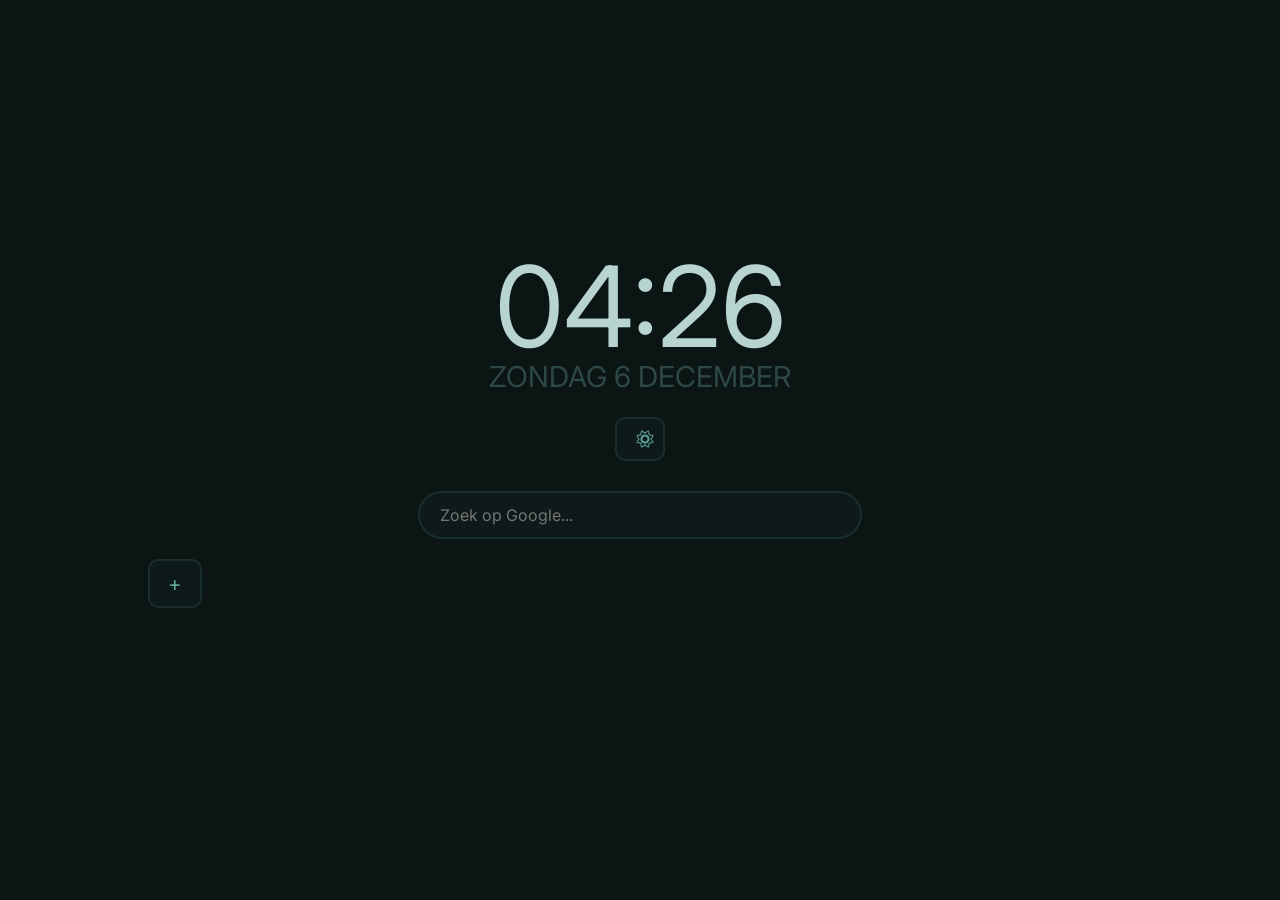
==== index.html @ fc609f50 "Initial commit" ====
<!doctype html>
<html>
  <head>
    <link
      href="https://fonts.googleapis.com/css2?family=Inter:wght@300;400;500&display=swap"
      rel="stylesheet"
    />
    <link
      rel="stylesheet"
      href="https://cdnjs.cloudflare.com/ajax/libs/font-awesome/6.5.0/css/all.min.css"
    />
    <link rel="stylesheet" href="style.css" />
    <script src="Glitch/glitch.js"></script>
  </head>
  <body>
    <div id="klok"></div>
    <div id="datum"></div>
    <div id="weer">
      <i id="weer-icoon" class="fa-solid fa-sun"></i>
      <span id="weer-tekst"></span>
    </div>
    <form
      id="zoekform"
      action="https://www.google.com/search"
      method="GET"
      target="_blank"
    >
      <input
        type="text"
        name="q"
        id="zoekbalk"
        placeholder="Zoek op Google..."
      />
    </form>
    <div id="wrapper">
      <div id="nieuweK" class="koppeling" onclick="newSnelkopeling()">+</div>
    </div>
    <script src="script.js"></script>
  </body>
</html>
---- style.css ----
body {
  background-color: #0a1514;
  color: #b8d4d1;
  justify-items: center;
  justify-content: center;
  text-align: center;
  padding-top: 250px;
  font-family: "Inter", sans-serif;
  margin: 0;
}

#klok {
  font-size: 700%;
  margin: 0;
  line-height: 1;
}

#datum {
  font-size: 180%;
  color: #2e4845;
  margin-top: -5px;
  line-height: 1.4;
}

#weer {
  border: 2px solid #1a2e2c;
  display: inline-block;
  padding: 10px;
  border-radius: 10px;
  color: #61a69c;
  margin-top: 20px;
  background-color: #0d1a19;
}
#weer-icoon {
  color: transparent;
  -webkit-text-stroke: 1px #61a69c;
  padding-left: 10px;
}
#zoekform {
  margin-top: 30px;
}
#zoekbalk {
  width: 400px;
  padding: 12px 20px;
  border-radius: 50px;
  border: 2px solid #1a2e2c;
  background-color: #0d1a19;
  color: #2e4845;
  font-size: 16px;
  font-family: "Inter", sans-serif;
  outline: none;
}
#zoekbalk:focus {
  border-color: #61a69c;
}
.koppeling {
  border: 2px solid #1a2e2c;
  width: 30px;
  font-size: 130%;
  padding: 10px;
  border-radius: 10px;
  color: #61a69c;
  margin-top: 20px;
  background-color: #0d1a19;
  cursor: pointer;
}
#wrapper {
  display: flex;
  flex-wrap: wrap;
  justify-content: center;
  align-items: center;
  gap: 15px;
  width: 350px;
}
#nieuweK {
  order: 9999;
}
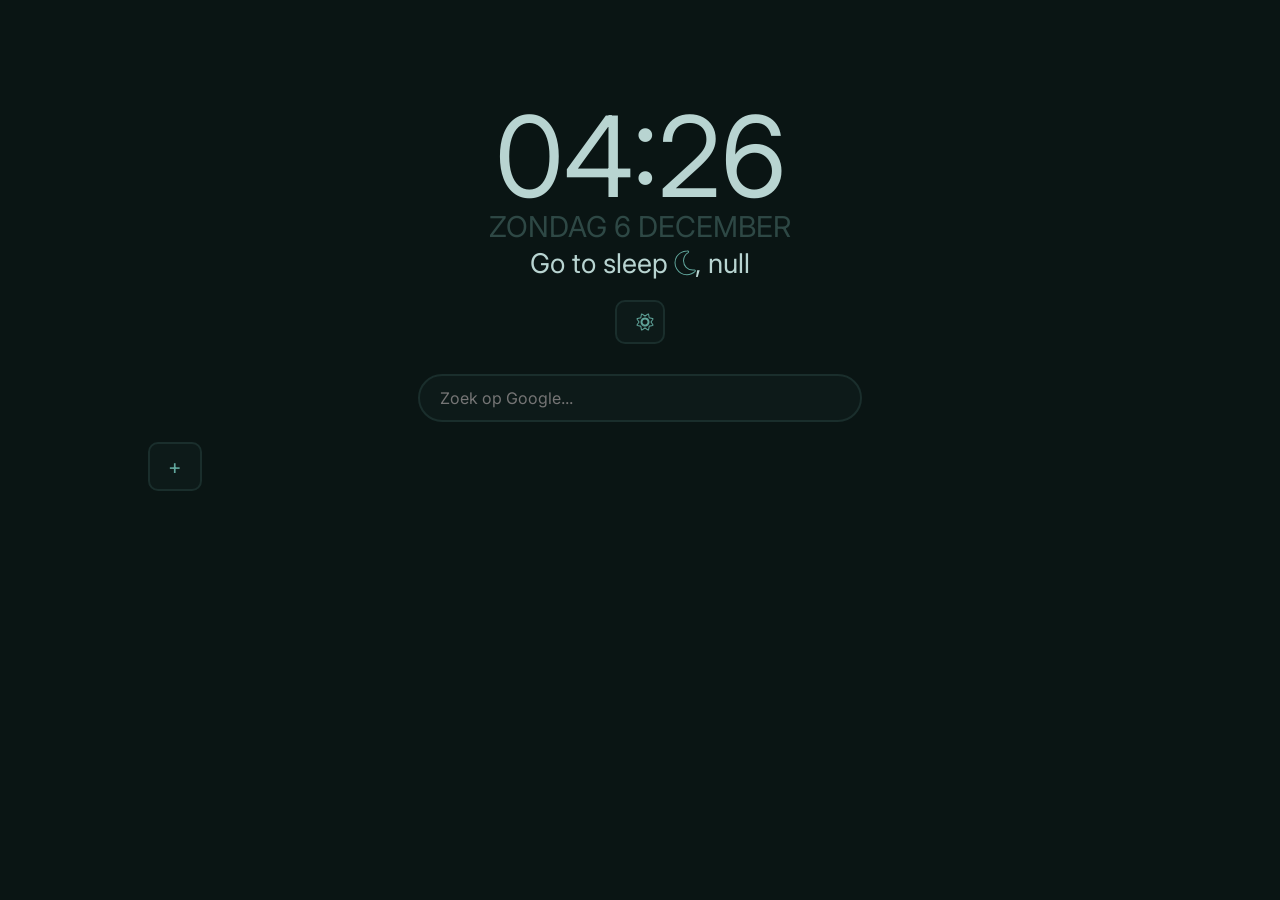
==== commit 4a8a3a19: "add groet, glitch effect" ====
--- a/index.html
+++ b/index.html
@@ -1,6 +1,7 @@
 <!doctype html>
 <html>
   <head>
+    <title>Lege tab</title>
     <link
       href="https://fonts.googleapis.com/css2?family=Inter:wght@300;400;500&display=swap"
       rel="stylesheet"
@@ -15,6 +16,7 @@
   <body>
     <div id="klok"></div>
     <div id="datum"></div>
+    <div id="groet"></div>
     <div id="weer">
       <i id="weer-icoon" class="fa-solid fa-sun"></i>
       <span id="weer-tekst"></span>
@@ -23,14 +25,18 @@
       id="zoekform"
       action="https://www.google.com/search"
       method="GET"
-      target="_blank"
+      target="_self"
     >
-      <input
-        type="text"
-        name="q"
-        id="zoekbalk"
-        placeholder="Zoek op Google..."
-      />
+      <div>
+        <input
+          type="text"
+          name="q"
+          id="zoekbalk"
+          placeholder="Zoek op Google..."
+          autocomplete="off"
+        />
+        <div id="suggestie-box"></div>
+      </div>
     </form>
     <div id="wrapper">
       <div id="nieuweK" class="koppeling" onclick="newSnelkopeling()">+</div>
--- a/style.css
+++ b/style.css
@@ -4,7 +4,7 @@
   justify-items: center;
   justify-content: center;
   text-align: center;
-  padding-top: 250px;
+  padding-top: 100px;
   font-family: "Inter", sans-serif;
   margin: 0;
 }
@@ -49,9 +49,11 @@
   font-size: 16px;
   font-family: "Inter", sans-serif;
   outline: none;
+  transition: 0.5s;
 }
 #zoekbalk:focus {
   border-color: #61a69c;
+  color: #61a69c;
 }
 .koppeling {
   border: 2px solid #1a2e2c;
@@ -63,6 +65,7 @@
   margin-top: 20px;
   background-color: #0d1a19;
   cursor: pointer;
+  transition: 0.5s;
 }
 #wrapper {
   display: flex;
@@ -75,3 +78,15 @@
 #nieuweK {
   order: 9999;
 }
+.koppeling:hover {
+  background-color: #61a69c;
+  transform: scale(1.1);
+}
+#groet {
+  font-size: 170%;
+  color: #b8d4d1;
+}
+#groet i {
+  color: transparent;
+  -webkit-text-stroke: 1px #61a69c;
+}
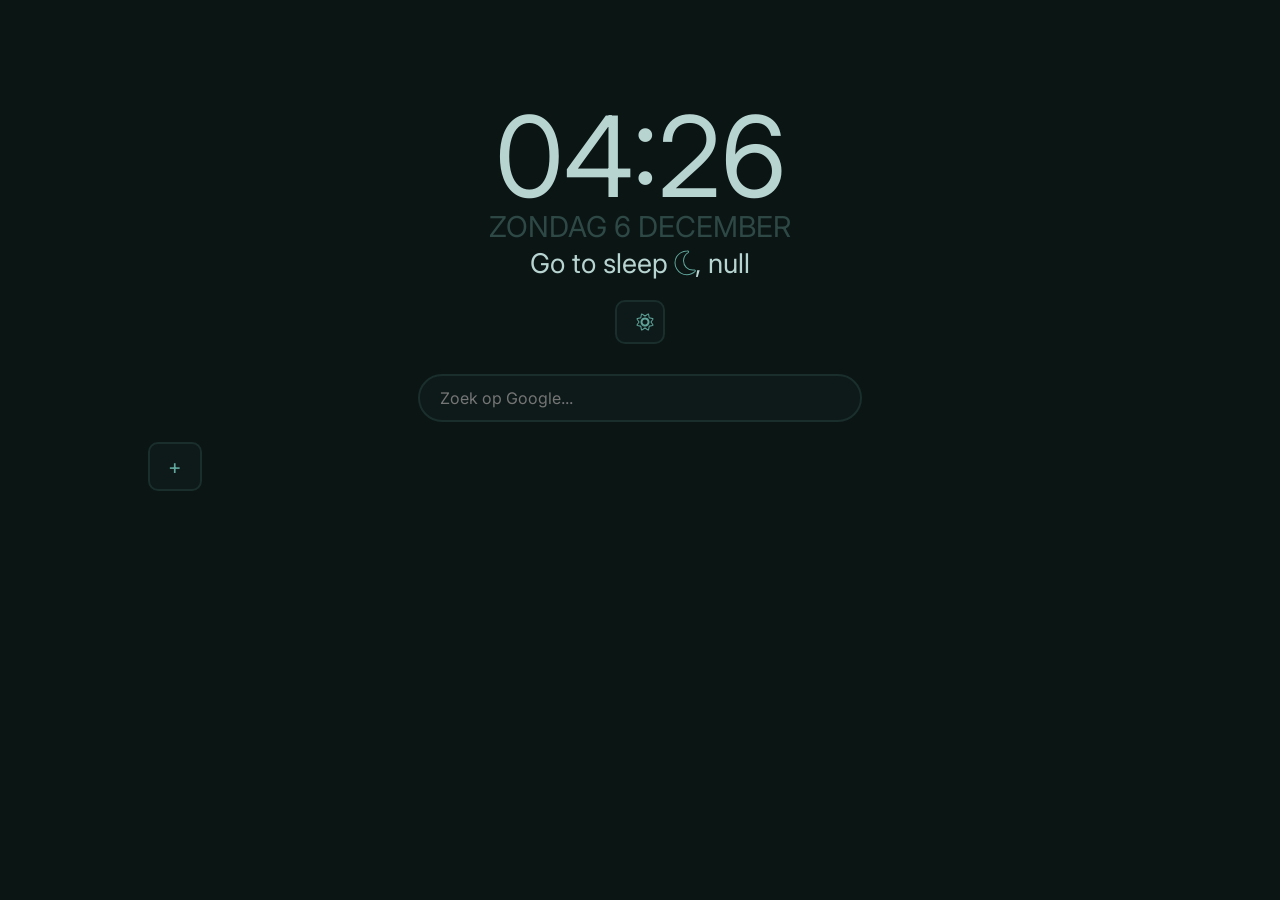
==== commit e620c089: "padding fix" ====
--- a/index.html
+++ b/index.html
@@ -35,7 +35,7 @@
           placeholder="Zoek op Google..."
           autocomplete="off"
         />
-        <div id="suggestie-box"></div>
+        <div id="zoek-geschiedenis"></div>
       </div>
     </form>
     <div id="wrapper">
--- a/style.css
+++ b/style.css
@@ -66,6 +66,9 @@
   background-color: #0d1a19;
   cursor: pointer;
   transition: 0.5s;
+  display: flex;
+  justify-content: center;
+  align-items: center;
 }
 #wrapper {
   display: flex;
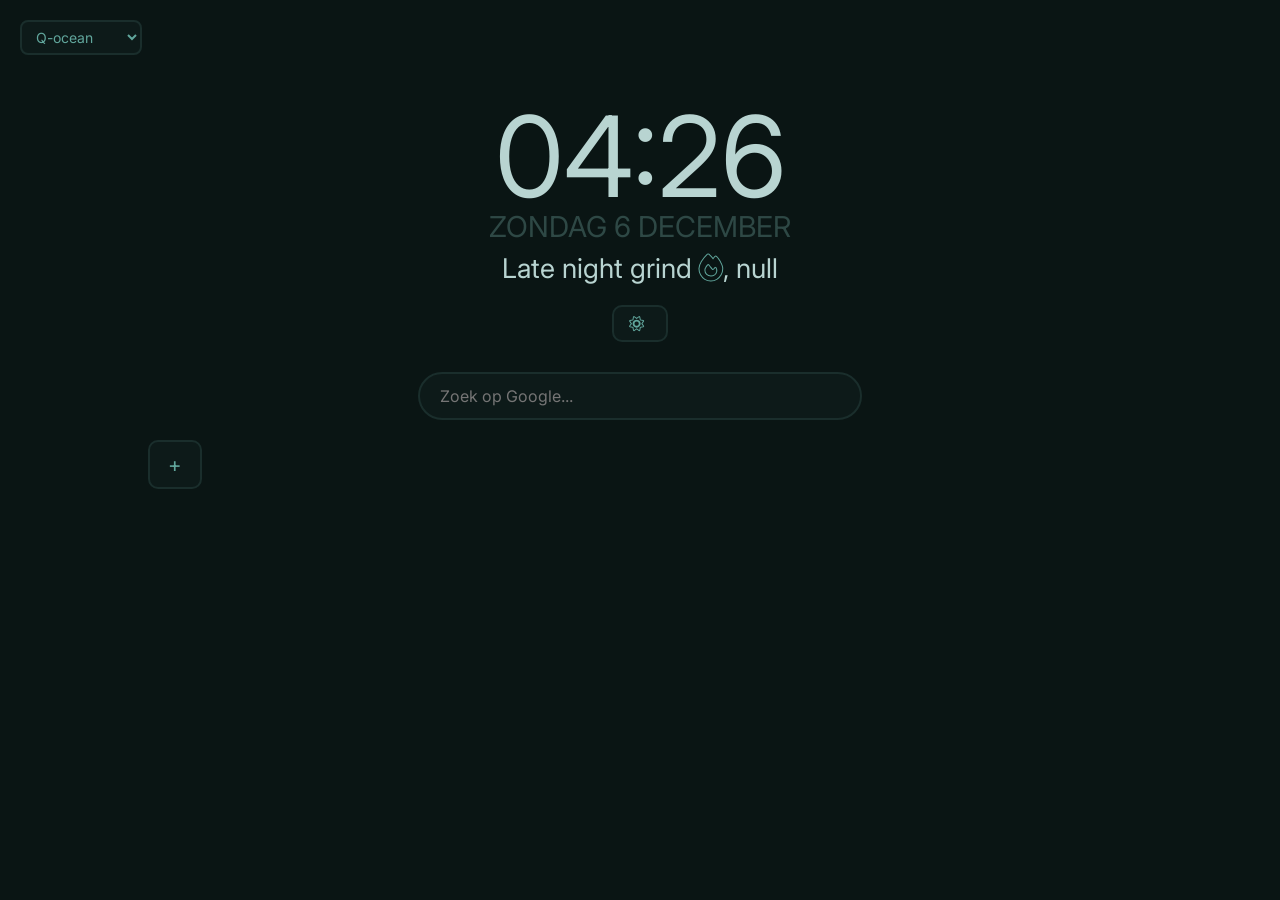
==== commit 620c4e54: "themes" ====
--- a/index.html
+++ b/index.html
@@ -1,6 +1,14 @@
 <!doctype html>
 <html>
   <head>
+    <link
+      href="https://fonts.googleapis.com/css2?family=Press+Start+2P&display=swap"
+      rel="stylesheet"
+    />
+    <link
+      href="https://fonts.googleapis.com/css2?family=Zen+Kaku+Gothic+New:wght@300;400;500&display=swap"
+      rel="stylesheet"
+    />
     <title>Lege tab</title>
     <link
       href="https://fonts.googleapis.com/css2?family=Inter:wght@300;400;500&display=swap"
@@ -11,9 +19,17 @@
       href="https://cdnjs.cloudflare.com/ajax/libs/font-awesome/6.5.0/css/all.min.css"
     />
     <link rel="stylesheet" href="style.css" />
+    <link rel="stylesheet" id="theme-link" />
     <script src="Glitch/glitch.js"></script>
   </head>
   <body>
+    <select id="theme-dropdown">
+      <option value="Q-ocean">Q-ocean</option>
+      <option value="sakura">Sakura</option>
+      <option value="lilClaw">Arcade</option>
+      <option value="vdb-theme">VDB Theme</option>
+    </select>
+
     <div id="klok"></div>
     <div id="datum"></div>
     <div id="groet"></div>
@@ -41,6 +57,7 @@
     <div id="wrapper">
       <div id="nieuweK" class="koppeling" onclick="newSnelkopeling()">+</div>
     </div>
+    <script src="theme.js"></script>
     <script src="script.js"></script>
   </body>
 </html>
--- a/style.css
+++ b/style.css
@@ -1,6 +1,16 @@
+:root {
+  --bg-page: #0a1514;
+  --bg-card: #0d1a19;
+  --bg-hover: #0f1e1d;
+  --text-main: #b8d4d1;
+  --text-sub: #2e4845;
+  --accent: #61a69c;
+  --border: #1a2e2c;
+}
+
 body {
-  background-color: #0a1514;
-  color: #b8d4d1;
+  background-color: var(--bg-page);
+  color: var(--text-main);
   justify-items: center;
   justify-content: center;
   text-align: center;
@@ -17,59 +27,130 @@
 
 #datum {
   font-size: 180%;
-  color: #2e4845;
+  color: var(--text-sub);
   margin-top: -5px;
   line-height: 1.4;
 }
 
+#groet {
+  font-size: 170%;
+  color: var(--text-main);
+  margin-top: 5px;
+}
+
+#groet i {
+  color: transparent;
+  -webkit-text-stroke: 1px var(--accent);
+}
+
 #weer {
-  border: 2px solid #1a2e2c;
+  border: 2px solid var(--border);
   display: inline-block;
-  padding: 10px;
+  padding: 8px 16px;
   border-radius: 10px;
-  color: #61a69c;
+  color: var(--accent);
   margin-top: 20px;
-  background-color: #0d1a19;
+  background-color: var(--bg-card);
+  font-size: 14px;
 }
+
 #weer-icoon {
   color: transparent;
-  -webkit-text-stroke: 1px #61a69c;
-  padding-left: 10px;
+  -webkit-text-stroke: 1px var(--accent);
+  padding-right: 6px;
 }
+
 #zoekform {
   margin-top: 30px;
+  position: relative;
 }
+
 #zoekbalk {
   width: 400px;
   padding: 12px 20px;
   border-radius: 50px;
-  border: 2px solid #1a2e2c;
-  background-color: #0d1a19;
-  color: #2e4845;
+  border: 2px solid var(--border);
+  background-color: var(--bg-card);
+  color: var(--text-sub);
   font-size: 16px;
   font-family: "Inter", sans-serif;
   outline: none;
   transition: 0.5s;
 }
+
 #zoekbalk:focus {
-  border-color: #61a69c;
-  color: #61a69c;
+  border-color: var(--accent);
+  color: var(--accent);
 }
+
+#zoek-geschiedenis {
+  display: none;
+  background-color: var(--bg-card);
+  border: 2px solid var(--border);
+  border-radius: 10px;
+  margin-top: 8px;
+  width: 444px;
+  overflow: hidden;
+  position: absolute;
+  left: 50%;
+  transform: translateX(-50%);
+  z-index: 100;
+  text-align: left;
+}
+
+.geschiedenis-item {
+  padding: 10px 20px;
+  color: var(--text-main);
+  cursor: pointer;
+  font-size: 14px;
+  display: flex;
+  flex-direction: row;
+  justify-content: space-between;
+  align-items: center;
+  gap: 10px;
+  transition: 0.3s;
+  white-space: nowrap;
+  overflow: hidden;
+}
+
+.geschiedenis-item span:first-child {
+  flex: 1;
+  overflow: hidden;
+  text-overflow: ellipsis;
+}
+
+.geschiedenis-verwijder {
+  flex-shrink: 0;
+  color: var(--text-sub);
+  font-size: 18px;
+  cursor: pointer;
+  transition: 0.3s;
+}
+
+.geschiedenis-verwijder:hover {
+  color: var(--accent);
+}
+
 .koppeling {
-  border: 2px solid #1a2e2c;
+  border: 2px solid var(--border);
   width: 30px;
   font-size: 130%;
   padding: 10px;
   border-radius: 10px;
-  color: #61a69c;
-  margin-top: 20px;
-  background-color: #0d1a19;
+  color: var(--accent);
+  background-color: var(--bg-card);
   cursor: pointer;
   transition: 0.5s;
   display: flex;
   justify-content: center;
   align-items: center;
 }
+
+.koppeling:hover {
+  background-color: var(--accent);
+  transform: scale(1.1);
+}
+
 #wrapper {
   display: flex;
   flex-wrap: wrap;
@@ -77,19 +158,23 @@
   align-items: center;
   gap: 15px;
   width: 350px;
+  margin-top: 20px;
 }
+
 #nieuweK {
   order: 9999;
 }
-.koppeling:hover {
-  background-color: #61a69c;
-  transform: scale(1.1);
+#theme-dropdown {
+  position: fixed;
+  top: 20px;
+  left: 20px;
+  background-color: var(--bg-card);
+  color: var(--accent);
+  border: 2px solid var(--border);
+  border-radius: 8px;
+  padding: 6px 10px;
+  font-family: "Inter", sans-serif;
+  font-size: 14px;
+  outline: none;
+  cursor: pointer;
 }
-#groet {
-  font-size: 170%;
-  color: #b8d4d1;
-}
-#groet i {
-  color: transparent;
-  -webkit-text-stroke: 1px #61a69c;
-}
